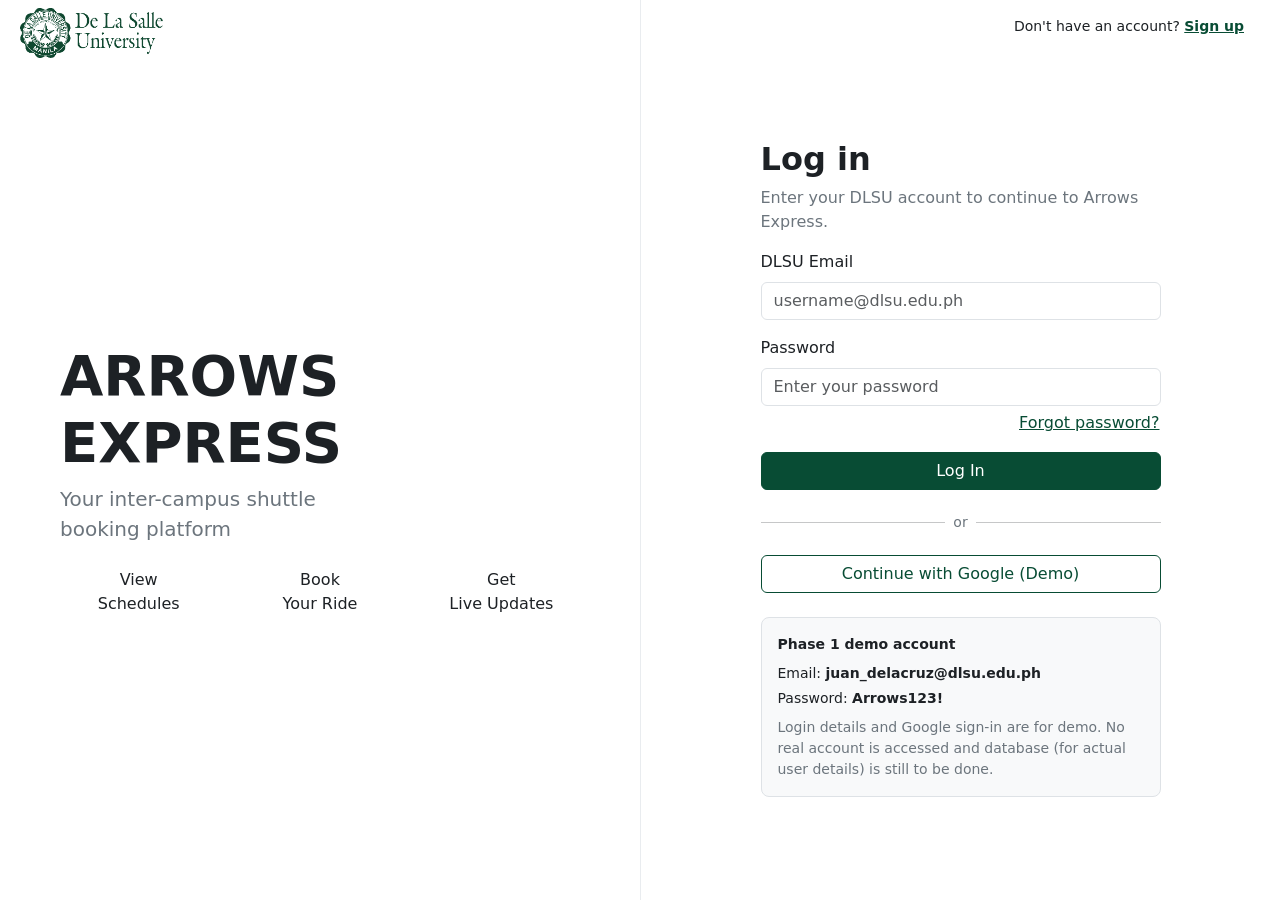
==== index.html @ 66ce3691 "Update login page and add signup and forgot password pages" ====
<!DOCTYPE html>
<html lang="en">
    <head>
        <meta charset="UTF-8">
        <meta name="viewport" content="width=device-width, initial-scale=1">

        <link rel="stylesheet" href="assets/css/bootstrap.min.css">
        <link rel="stylesheet" href="assets/css/styles.css">

        <title>Log In - Arrows Express Booking App</title>
    </head>

    <body class="login-body">
        <main class="container-fluid">
            <div class="row min-vh-100">
                <!-- LEFT SIDE: DESKTOP BRANDING -->
                <section class="col-lg-6 d-none d-lg-flex flex-column" aria-label="About Arrows Express">
                    <div class="pt-2 ps-2">
                        <img src="assets/images/logo.png" alt="De La Salle University" class="logo-slot">
                    </div>

                    <div class="my-auto px-5 py-4">
                        <h1 class="display-4 fw-bold">ARROWS<br>EXPRESS</h1>
                        <p class="lead text-secondary">Your inter-campus shuttle<br>booking platform</p>

                        <div class="row text-center mt-4">
                            <div class="col-4">View<br>Schedules</div>
                            <div class="col-4">Book<br>Your Ride</div>
                            <div class="col-4">Get<br>Live Updates</div>
                        </div>
                    </div>
                </section>

                <!-- RIGHT SIDE: LOGIN FORM -->
                <section class="col-12 col-lg-6 d-flex flex-column divider" aria-labelledby="login-heading">
                    <div class="d-flex justify-content-between align-items-center gap-3 pt-3 px-3 px-lg-4">
                        <img src="assets/images/logo.png" alt="De La Salle University" class="logo-slot d-lg-none">
                        <small class="ms-auto text-end">
                            Don't have an account?
                            <a href="signup.html" class="fw-semibold login-text-button">Sign up</a>
                        </small>
                    </div>

                    <div class="my-auto px-3 px-sm-4 px-lg-5 py-4">
                        <div class="mx-auto login-form-container">
                            <h2 id="login-heading" class="fw-bold">Log in</h2>
                            <p class="text-secondary">Enter your DLSU account to continue to Arrows Express.</p>

                            <!-- Inline feedback for validation and simulated actions. -->
                            <div id="login-message" class="alert d-none" role="status" aria-live="polite" aria-atomic="true"></div>

                            <noscript>
                                <div class="alert alert-warning">Enable JavaScript to use this Phase 1 demo.</div>
                            </noscript>

                            <form id="login-form" method="post" novalidate>
                                <div class="mb-3">
                                    <label for="email" class="form-label">DLSU Email</label>
                                    <input type="email" class="form-control" id="email" name="email"
                                           placeholder="username@dlsu.edu.ph" autocomplete="username"
                                           autocapitalize="none" spellcheck="false"
                                           aria-describedby="email-error" required>
                                    <div id="email-error" class="invalid-feedback"></div>
                                </div>

                                <div class="mb-1">
                                    <label for="password" class="form-label">Password</label>
                                    <input type="password" class="form-control" id="password" name="password"
                                           placeholder="Enter your password" autocomplete="current-password"
                                           aria-describedby="password-error" required>
                                    <div id="password-error" class="invalid-feedback"></div>
                                </div>

                                <div class="text-end mb-3">
                                    <button type="button" id="forgot-password-button" class="btn btn-link p-0 small login-text-button">Forgot password?</button>
                                </div>

                                <button type="submit" id="login-button" class="btn btn-success w-100">Log In</button>

                                <div class="d-flex align-items-center my-3">
                                    <hr class="flex-grow-1">
                                    <span class="mx-2 small text-secondary">or</span>
                                    <hr class="flex-grow-1">
                                </div>

                                <button type="button" id="google-login-button" class="btn btn-outline-success w-100">Continue with Google (Demo)</button>
                            </form>

                            <!-- These public credentials are only for the frontend demonstration. -->
                            <div class="bg-light border rounded-3 p-3 mt-4 small login-demo">
                                <p class="fw-semibold mb-2">Phase 1 demo account</p>
                                <p class="mb-1">Email: <span class="fw-semibold">juan_delacruz@dlsu.edu.ph</span></p>
                                <p class="mb-2">Password: <span class="fw-semibold">Arrows123!</span></p>
                                <p class="text-secondary mb-0">Login details and Google sign-in are for demo. No real account is accessed and database (for actual user details) is still to be done.</p>
                            </div>
                        </div>
                    </div>
                </section>
            </div>
        </main>

        <script src="assets/js/bootstrap.bundle.min.js"></script>
        <script src="assets/js/login.js"></script>
    </body>
</html>
---- assets/css/styles.css ----
/* ========================================================
   EXISTING CSS
   ======================================================== */
.logo-slot {
    max-height: 50px;
    object-fit: contain;
}

.divider {
    border-left: 1px solid #e9ecef;
}

@media (max-width: 991.98px) {
    .divider {
        border-left: none;
    }
}

/* ========================================================
   NEW CSS FOR FOR home.html
   ======================================================== */
:root {
    /* Main DLSU Color Palette*/
    --dlsu-green: #084c34;
    --dlsu-green-hover: #063927;
    --dlsu-light: #eef4f1;
    --dlsu-light-hover: #e3ede7;

    /* Text Colors */
    --text-main: #1d2125;
    --text-secondary: #5e6c79;
}

.dashboard-body {
    background-color: #ffffff;
    padding-bottom: 70px;
}

@media (min-width: 992px) {
    .dashboard-body,
    .dashboard-body html {
        padding-bottom: 0;
    }
}

/* Base Typography utilities */
.text-dlsu-green { color: var(--dlsu-green) !important; }
.bg-dlsu-green { background-color: var(--dlsu-green) !important; }
.bg-dlsu-light { background-color: var(--dlsu-light) !important; }

/* Dashboard Buttons */
.btn-dlsu-green {
    background-color: var(--dlsu-green);
    color: #ffffff;
    border: none;
    transition: background-color 0.2s ease;
}

.btn-dlsu-green:hover {
    background-color: var(--dlsu-green-hover);
    color: #ffffff;
}

/* Sidebar Specific */
.sidebar {
    width: 240px;
    background-color: #fafafa;
}

.nav-item-active {
    background-color: var(--dlsu-light);
    color: var(--dlsu-green);
}

.nav-item-default {
    color: var(--text-secondary);
    transition: all 0.2s ease;
}

.nav-item-default:hover {
    background-color: #f1f3f5;
    color: var(--dlsu-green);
}

/* Quick Action Cards */
.quick-action-card {
    background-color: var(--dlsu-light);
    border: 1px solid transparent;
    transition: all 0.2s ease;
}

.quick-action-card:hover {
    background-color: var(--dlsu-light-hover);
    transform: translateY(-2px);
    box-shadow: 0 .125rem .25rem rgba(0,0,0,.075);
}

.bg-success-subtle {
    background-color: #e4f2ea !important;
}
.text-success {
    color: #1b6d3d !important;
}
.border-success-subtle {
    border-color: #cde6d7 !important;
}

.pb-safe {
    padding-bottom: env(safe-area-inset-bottom);
}

/* ========================================================
   LOGIN PAGE
   ======================================================== */
.login-body {
    background-color: #ffffff;
    color: var(--text-main);
}

.login-form-container {
    width: 100%;
    max-width: 400px;
}

.login-text-button {
    font-size: inherit;
    vertical-align: baseline;
    color: var(--dlsu-green);
}

.login-text-button:hover {
    color: var(--dlsu-green-hover);
}

.login-body .btn-success {
    --bs-btn-bg: var(--dlsu-green);
    --bs-btn-border-color: var(--dlsu-green);
    --bs-btn-hover-bg: var(--dlsu-green-hover);
    --bs-btn-hover-border-color: var(--dlsu-green-hover);
    --bs-btn-active-bg: var(--dlsu-green-hover);
    --bs-btn-active-border-color: var(--dlsu-green-hover);
    --bs-btn-disabled-bg: var(--dlsu-green);
    --bs-btn-disabled-border-color: var(--dlsu-green);
}

.login-body .btn-outline-success {
    --bs-btn-color: var(--dlsu-green);
    --bs-btn-border-color: var(--dlsu-green);
    --bs-btn-hover-bg: var(--dlsu-green);
    --bs-btn-hover-border-color: var(--dlsu-green);
    --bs-btn-active-bg: var(--dlsu-green-hover);
    --bs-btn-active-border-color: var(--dlsu-green-hover);
    --bs-btn-disabled-color: var(--dlsu-green);
    --bs-btn-disabled-border-color: var(--dlsu-green);
}

.login-demo {
    overflow-wrap: anywhere;
}

@media (max-width: 575.98px) {
    .login-body .logo-slot {
        max-height: 38px;
        max-width: 110px;
    }
}

/* ========================================================
   SIGNUP PAGE
   Append this block to assets/css/styles.css.
   ======================================================== */
.signup-body {
    background-color: #ffffff;
    color: var(--text-main);
}

.signup-form-container {
    width: 100%;
    max-width: 560px;
}

.signup-link {
    color: var(--dlsu-green);
}

.signup-link:hover {
    color: var(--dlsu-green-hover);
}

.signup-body .btn-dlsu-green {
    --bs-btn-disabled-bg: var(--dlsu-green);
    --bs-btn-disabled-color: #ffffff;
    --bs-btn-disabled-border-color: var(--dlsu-green);
}

@media (max-width: 575.98px) {
    .signup-body .logo-slot {
        max-height: 38px;
        max-width: 110px;
    }
}
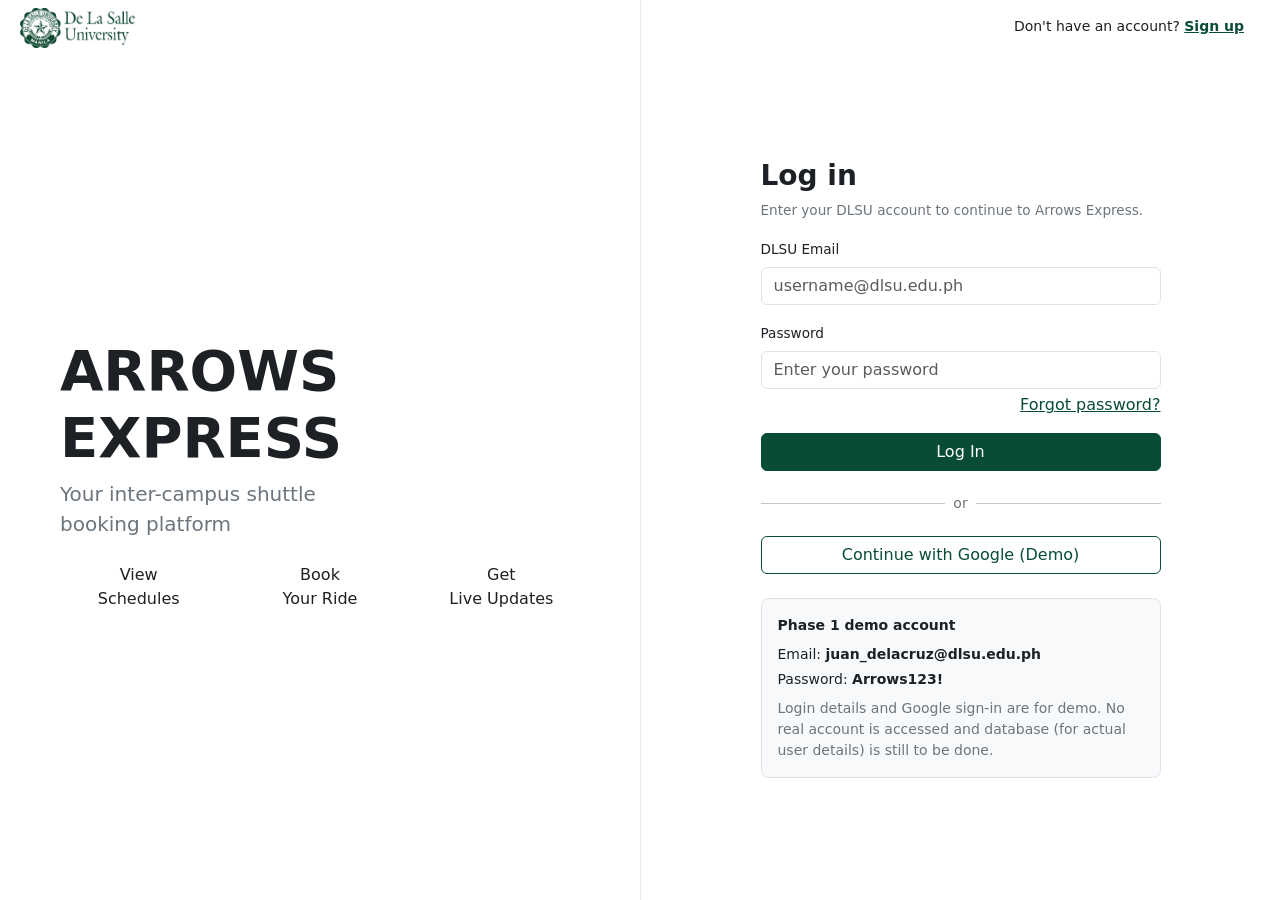
==== commit 27b6990d: "Added booking and profile page. Made existing pages consistent to each other. Linked buttons" ====
--- a/index.html
+++ b/index.html
@@ -72,7 +72,7 @@
                                 </div>
 
                                 <div class="text-end mb-3">
-                                    <button type="button" id="forgot-password-button" class="btn btn-link p-0 small login-text-button">Forgot password?</button>
+                                    <a href="forgot-password.html" class="small login-text-button">Forgot password?</a>
                                 </div>
 
                                 <button type="submit" id="login-button" class="btn btn-success w-100">Log In</button>
--- a/assets/css/styles.css
+++ b/assets/css/styles.css
@@ -198,4 +198,659 @@
         max-height: 38px;
         max-width: 110px;
     }
-}+}
+
+/* ========================================================
+   FORGOT PASSWORD PAGE
+   Append this block to assets/css/styles.css.
+   ======================================================== */
+.forgot-password-body {
+    background-color: #ffffff;
+    color: var(--text-main);
+}
+
+.forgot-password-form-container {
+    width: 100%;
+    max-width: 400px;
+}
+
+.forgot-password-link {
+    color: var(--dlsu-green);
+}
+
+.forgot-password-link:hover {
+    color: var(--dlsu-green-hover);
+}
+
+.forgot-password-body .btn-dlsu-green {
+    --bs-btn-disabled-bg: var(--dlsu-green);
+    --bs-btn-disabled-color: #ffffff;
+    --bs-btn-disabled-border-color: var(--dlsu-green);
+}
+
+@media (max-width: 575.98px) {
+    .forgot-password-body .logo-slot {
+        max-height: 38px;
+        max-width: 110px;
+    }
+}
+
+/* ========================================================
+   MY BOOKINGS PAGE
+   Booking layout aligned with the dashboard.
+   ======================================================== */
+@font-face {
+    font-family: "Bookings Inter";
+    src: url("../fonts/Inter/Inter-VariableFont_opsz,wght.ttf") format("truetype");
+    font-weight: 100 900;
+    font-style: normal;
+    font-display: swap;
+}
+
+.bookings-body {
+    padding-bottom: 0;
+    font-family: "Bookings Inter", Arial, sans-serif;
+    color: var(--dlsu-green);
+}
+
+.bookings-layout {
+    min-height: 100vh;
+    max-width: none;
+    width: 100%;
+    margin: 0;
+}
+
+.bookings-sidebar {
+    position: sticky;
+    top: 0;
+    height: 100vh;
+    flex-shrink: 0;
+    overflow-y: auto;
+    font-size: 0.9rem;
+}
+
+.bookings-sidebar [aria-disabled="true"],
+.bookings-mobile-item[aria-disabled="true"] {
+    opacity: 0.55;
+    pointer-events: none;
+}
+
+.bookings-sidebar nav {
+    margin-bottom: auto !important;
+}
+
+.bookings-main {
+    min-width: 0;
+}
+
+.bookings-body .bookings-main {
+    padding: 1.5rem !important;
+}
+
+.bookings-main header {
+    min-height: 36px;
+    border-bottom: none;
+    padding-bottom: 0;
+}
+
+.bookings-logo {
+    max-height: 40px;
+    max-width: 160px;
+}
+
+.bookings-tabs {
+    flex-wrap: nowrap;
+    gap: 0.25rem;
+    border-bottom: 1px solid #dce6e1;
+}
+
+.bookings-tabs .nav-link {
+    color: var(--text-secondary);
+    font-weight: 600;
+    border-radius: 0;
+    border-bottom: 2px solid transparent;
+}
+
+.bookings-tabs .nav-link.active {
+    color: var(--dlsu-green);
+    background-color: transparent;
+    border-bottom-color: var(--dlsu-green);
+}
+
+.booking-date-block {
+    min-width: 48px;
+}
+
+.booking-card-info {
+    min-width: 140px;
+    overflow-wrap: anywhere;
+}
+
+.booking-detail-list dd {
+    overflow-wrap: anywhere;
+    margin-bottom: 0.85rem;
+}
+
+#upcoming-list,
+#completed-list,
+#cancelled-list {
+    border: 1px solid #dfe8e3;
+    border-radius: 2rem;
+    overflow: hidden;
+    background-color: #fbfcfc;
+}
+
+.booking-record {
+    border-bottom: 1px solid #e2e9e6;
+    padding: 0.75rem 1.5rem !important;
+}
+
+.booking-record:last-child {
+    border-bottom: none;
+}
+
+.booking-record .booking-card-info p {
+    display: inline-block;
+    margin-right: 1rem;
+    font-size: 0.78rem;
+}
+
+.booking-date-block .small {
+    font-size: 0.65rem;
+    line-height: 1.25;
+}
+
+.booking-date-block .booking-day {
+    font-size: 1.25rem !important;
+    line-height: 1.4;
+}
+
+.booking-status {
+    min-width: 100px;
+    border-radius: 0.25rem !important;
+}
+
+.booking-status.bg-success-subtle {
+    background-color: #95d6ab !important;
+}
+
+.booking-user-avatar {
+    width: 26px;
+    height: 26px;
+    border-radius: 50%;
+    display: inline-flex;
+    align-items: center;
+    justify-content: center;
+    background-color: var(--dlsu-green);
+    color: #ffffff;
+    font-size: 0.8rem;
+}
+
+.bookings-body .btn-outline-success {
+    --bs-btn-color: var(--dlsu-green);
+    --bs-btn-border-color: var(--dlsu-green);
+    --bs-btn-hover-bg: var(--dlsu-green);
+    --bs-btn-hover-border-color: var(--dlsu-green);
+}
+
+.bookings-body .btn-dlsu-green {
+    --bs-btn-disabled-bg: var(--dlsu-green);
+    --bs-btn-disabled-color: #ffffff;
+    --bs-btn-disabled-border-color: var(--dlsu-green);
+}
+
+.direction-button {
+    flex: 1;
+    min-width: 0;
+    border: 1px solid var(--dlsu-green);
+    border-radius: 0.4rem;
+    padding: 0.8rem 0.5rem;
+    background: #fbfcfc;
+    color: var(--dlsu-green);
+    font-size: 0.8rem;
+    font-weight: 600;
+}
+
+.direction-button:hover,
+.direction-button.active {
+    background-color: var(--dlsu-light);
+}
+
+.direction-button:focus-visible {
+    outline: 3px solid #8dc7a7;
+    outline-offset: 2px;
+}
+
+#trip-date {
+    min-height: 48px;
+    color: var(--dlsu-green);
+    font-weight: 600;
+    background-color: #fbfcfc;
+}
+
+.available-trips-panel {
+    border: 1px solid #dfe8e3;
+    border-radius: 0 0 2rem 2rem;
+    overflow: hidden;
+    background-color: #fbfcfc;
+}
+
+.available-trips-table {
+    --bs-table-bg: transparent;
+    --bs-table-color: var(--dlsu-green);
+    font-size: 0.85rem;
+}
+
+.available-trips-table thead {
+    background-color: var(--dlsu-light);
+    font-size: 0.75rem;
+}
+
+.available-trips-table th,
+.available-trips-table td {
+    padding: 0.75rem 1rem;
+    border-bottom-color: #e2e9e6;
+}
+
+.available-trips-table tbody tr:last-child td {
+    border-bottom: none;
+}
+
+.trip-seat-progress {
+    height: 6px;
+    border-radius: 0;
+    min-width: 100px;
+}
+
+.trip-select-button {
+    min-width: 80px;
+}
+
+.trip-information-panel {
+    border-radius: 2rem;
+    padding: 1.5rem;
+    background-color: var(--dlsu-light);
+    color: var(--dlsu-green);
+}
+
+#book-a-trip,
+#my-bookings {
+    scroll-margin-top: 1rem;
+}
+
+/* Match the dashboard's horizontal padding on large screens. */
+@media (min-width: 1200px) {
+    .bookings-body .bookings-main {
+        padding-left: 3rem !important;
+        padding-right: 3rem !important;
+    }
+}
+
+.bookings-mobile-item {
+    flex: 1;
+    min-width: 0;
+    display: flex;
+    flex-direction: column;
+    align-items: center;
+    gap: 0.25rem;
+    padding: 0.25rem;
+    font-size: 0.65rem;
+    text-align: center;
+}
+
+/* Leave space for the fixed mobile navigation. */
+@media (max-width: 991.98px) {
+    .bookings-body .bookings-main {
+        padding-bottom: calc(110px + env(safe-area-inset-bottom)) !important;
+    }
+}
+
+@media (max-width: 575.98px) {
+    .bookings-tabs .nav-link {
+        flex: 1;
+        padding: 0.65rem 0.35rem;
+        font-size: 0.85rem;
+    }
+
+    .bookings-logo {
+        max-height: 30px;
+        max-width: 110px;
+    }
+
+    .available-trips-table thead {
+        display: none;
+    }
+
+    .available-trips-table tbody tr {
+        display: grid;
+        grid-template-columns: minmax(0, 1fr) minmax(0, 1fr);
+        border-bottom: 1px solid #e2e9e6;
+        padding: 0.5rem;
+    }
+
+    .available-trips-table td {
+        min-width: 0;
+        padding: 0.6rem;
+        border: none;
+        overflow-wrap: anywhere;
+    }
+
+    .available-trips-table td[data-label]::before {
+        content: attr(data-label);
+        display: block;
+        font-size: 0.65rem;
+        color: var(--text-secondary);
+        margin-bottom: 0.25rem;
+    }
+
+    .trip-action {
+        display: flex;
+        align-items: center;
+        justify-content: flex-end;
+    }
+}
+
+/* ========================================================
+   PROFILE PAGE
+   ======================================================== */
+.profile-body {
+    padding-bottom: 0;
+    color: var(--text-main);
+    overflow: hidden;
+}
+
+/* Match the dashboard frame; the main area handles scrolling. */
+.profile-layout {
+    width: 100%;
+    max-width: none;
+    height: 100vh;
+    height: 100dvh;
+    margin: 0;
+    overflow: hidden;
+}
+
+.profile-sidebar {
+    width: 240px;
+    flex: 0 0 240px;
+    height: 100%;
+    overflow-y: auto;
+    font-size: 0.9rem;
+}
+
+.profile-sidebar .nav-link {
+    font-size: 0.9rem;
+    font-weight: 600;
+}
+
+.profile-sidebar nav {
+    margin-bottom: auto !important;
+}
+
+.profile-sidebar [aria-disabled="true"],
+.profile-mobile-item[aria-disabled="true"] {
+    opacity: 0.55;
+    pointer-events: none;
+}
+
+.profile-body .profile-main {
+    min-width: 0;
+    min-height: 0;
+    position: relative;
+    overflow-y: auto;
+    padding: 1.5rem !important;
+}
+
+.profile-main header {
+    min-height: 36px;
+    padding-bottom: 0;
+    border-bottom: none;
+}
+
+.profile-logo {
+    max-height: 40px;
+    max-width: 160px;
+}
+
+.profile-account,
+.profile-summary {
+    overflow-wrap: anywhere;
+}
+
+.profile-account .small,
+.profile-main > p,
+.profile-main .form-label {
+    font-size: 0.85rem;
+}
+
+.profile-main #profile-details-heading {
+    font-size: 1rem !important;
+}
+
+.profile-header-avatar {
+    display: flex;
+    align-items: center;
+    justify-content: center;
+    flex-shrink: 0;
+    width: 26px;
+    height: 26px;
+    border-radius: 50%;
+    background-color: var(--dlsu-green);
+    color: #ffffff;
+    font-size: 0.8rem;
+}
+
+.profile-body .form-control,
+.profile-body .form-select {
+    min-height: 38px;
+    font-size: 0.85rem;
+}
+
+.profile-body .form-control[readonly],
+.profile-body .form-select:disabled {
+    background-color: #f8faf9;
+    color: var(--text-secondary);
+    opacity: 1;
+}
+
+.profile-mobile-item {
+    flex: 1;
+    min-width: 0;
+    display: flex;
+    flex-direction: column;
+    align-items: center;
+    gap: 0.25rem;
+    padding: 0.25rem;
+    font-size: 0.65rem;
+    text-align: center;
+}
+
+/* Match the dashboard's large-screen horizontal padding. */
+@media (min-width: 1200px) {
+    .profile-body .profile-main {
+        padding-left: 3rem !important;
+        padding-right: 3rem !important;
+    }
+}
+
+/* Leave room for the fixed mobile navigation. */
+@media (max-width: 991.98px) {
+    .profile-body .profile-main {
+        padding-bottom: calc(110px + env(safe-area-inset-bottom)) !important;
+    }
+
+    .profile-logo {
+        max-height: 30px;
+        max-width: 110px;
+    }
+}
+
+@media (max-width: 575.98px) {
+    .profile-body .form-control,
+    .profile-body .form-select {
+        font-size: 1rem;
+    }
+}
+
+/* ========================================================
+   SHARED PAGE LAYOUT
+   Append once at the bottom of assets/css/styles.css.
+   Dashboard dimensions are the reference for passenger pages.
+   ======================================================== */
+.dashboard-body {
+    padding-bottom: 0;
+    overflow: hidden;
+    font-family: var(--bs-body-font-family);
+}
+
+.dashboard-body > .container-fluid > .d-flex {
+    width: 100%;
+    max-width: none;
+    min-height: 0;
+    height: 100vh !important;
+    height: 100dvh !important;
+    margin: 0;
+    overflow: hidden;
+}
+
+.dashboard-body .sidebar {
+    position: static;
+    top: auto;
+    width: 240px;
+    flex: 0 0 240px;
+    height: 100%;
+    overflow-y: auto;
+    font-size: 0.9rem;
+}
+
+.dashboard-body .sidebar .nav-link {
+    font-size: 0.9rem;
+    font-weight: 600;
+}
+
+.dashboard-body .sidebar nav {
+    margin-bottom: auto !important;
+}
+
+.dashboard-body .sidebar [aria-disabled="true"],
+.dashboard-mobile-item[aria-disabled="true"] {
+    opacity: 0.55;
+    pointer-events: none;
+}
+
+.dashboard-body > .container-fluid > .d-flex > main {
+    position: relative;
+    min-width: 0;
+    min-height: 0;
+    overflow-y: auto;
+    padding: 1.5rem !important;
+}
+
+.dashboard-header {
+    min-height: 36px;
+    padding-bottom: 0;
+    border-bottom: none;
+}
+
+.dashboard-logo {
+    max-height: 30px;
+    max-width: 110px;
+}
+
+.dashboard-account {
+    min-width: 0;
+    max-width: 100%;
+    color: var(--text-main);
+    font-size: 0.85rem;
+    overflow-wrap: anywhere;
+}
+
+.dashboard-account:hover {
+    color: var(--dlsu-green);
+}
+
+.dashboard-user-avatar {
+    display: flex;
+    align-items: center;
+    justify-content: center;
+    flex-shrink: 0;
+    width: 26px;
+    height: 26px;
+    border-radius: 50%;
+    background-color: var(--dlsu-green);
+    color: #ffffff;
+    font-size: 0.8rem;
+}
+
+.dashboard-body main > p,
+.dashboard-body main .form-label,
+.login-body .form-label,
+.signup-body .form-label,
+.forgot-password-body .form-label {
+    font-size: 0.85rem;
+}
+
+.dashboard-body .form-control,
+.dashboard-body .form-select {
+    min-height: 38px;
+    font-size: 1rem;
+}
+
+.dashboard-mobile-item {
+    flex: 1;
+    min-width: 0;
+    display: flex;
+    flex-direction: column;
+    align-items: center;
+    gap: 0.25rem;
+    padding: 0.25rem;
+    font-size: 0.65rem;
+    text-align: center;
+}
+
+.dashboard-mobile-item > span {
+    white-space: nowrap;
+}
+
+/* Shared branding and heading sizes for the existing account pages. */
+.logo-slot {
+    max-height: 40px;
+    max-width: 160px;
+}
+
+.login-form-container > h2,
+.signup-form-container > h2,
+.forgot-password-form-container > h2 {
+    font-size: calc(1.3rem + 0.6vw);
+}
+
+.login-form-container > p,
+.signup-form-container > p,
+.forgot-password-form-container > p {
+    font-size: 0.85rem;
+}
+
+@media (min-width: 1200px) {
+    .dashboard-body > .container-fluid > .d-flex > main {
+        padding-left: 3rem !important;
+        padding-right: 3rem !important;
+    }
+
+    .login-form-container > h2,
+    .signup-form-container > h2,
+    .forgot-password-form-container > h2 {
+        font-size: 1.75rem;
+    }
+}
+
+@media (max-width: 991.98px) {
+    .dashboard-body > .container-fluid > .d-flex > main {
+        padding-bottom: calc(110px + env(safe-area-inset-bottom)) !important;
+    }
+
+    .login-body .logo-slot,
+    .signup-body .logo-slot,
+    .forgot-password-body .logo-slot {
+        max-height: 30px;
+        max-width: 110px;
+    }
+}
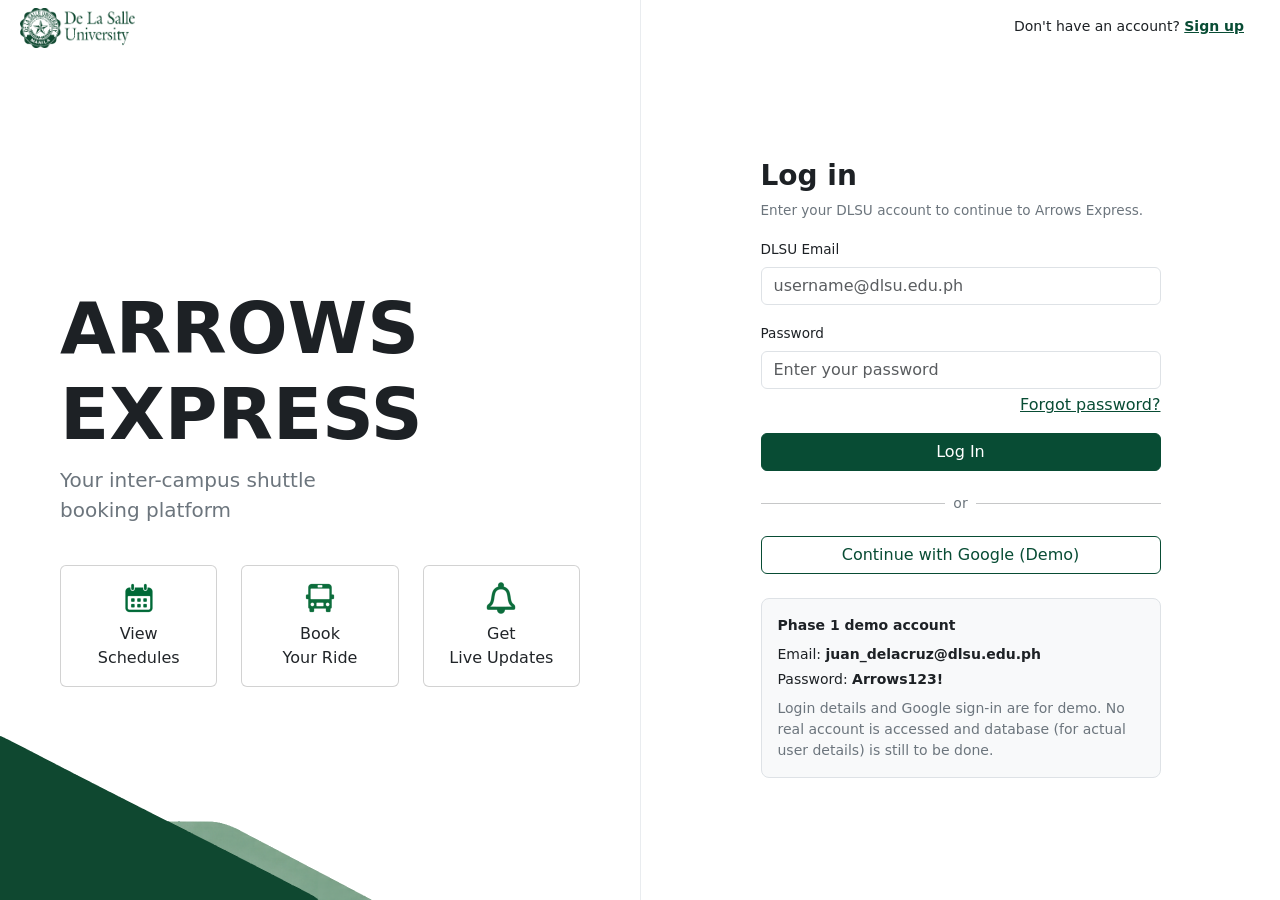
==== commit a4f6314d: "adjusted left side of signup/login screens" ====
--- a/index.html
+++ b/index.html
@@ -20,13 +20,36 @@
                     </div>
 
                     <div class="my-auto px-5 py-4">
-                        <h1 class="display-4 fw-bold">ARROWS<br>EXPRESS</h1>
-                        <p class="lead text-secondary">Your inter-campus shuttle<br>booking platform</p>
+                        <div class="row mt-4">
+                            <h1 class="display-2 fw-bold">ARROWS<br>EXPRESS</h1>
+                            <p class="lead text-secondary">Your inter-campus shuttle<br>booking platform</p>
+                        </div>
 
                         <div class="row text-center mt-4">
-                            <div class="col-4">View<br>Schedules</div>
-                            <div class="col-4">Book<br>Your Ride</div>
-                            <div class="col-4">Get<br>Live Updates</div>
+                            <div class="col-4">
+                                <div class="card h-100">
+                                    <div class="card-body">
+                                        <img src="assets/images/calendar.png" alt="" width="32" class="d-block mx-auto mb-2">
+                                        View<br>Schedules
+                                    </div>
+                                </div>
+                            </div>
+                            <div class="col-4">
+                                <div class="card h-100">
+                                    <div class="card-body">
+                                        <img src="assets/images/bus.png" alt="" width="32" class="d-block mx-auto mb-2">
+                                        Book<br>Your Ride
+                                    </div>
+                                </div>
+                            </div>
+                            <div class="col-4">
+                                <div class="card h-100">
+                                    <div class="card-body">
+                                        <img src="assets/images/bell.png" alt="" width="32" class="d-block mx-auto mb-2">
+                                        Get<br>Live Updates
+                                    </div>
+                                </div>
+                            </div>
                         </div>
                     </div>
                 </section>
--- a/assets/css/styles.css
+++ b/assets/css/styles.css
@@ -115,6 +115,10 @@
 .login-body {
     background-color: #ffffff;
     color: var(--text-main);
+    background-image: url(../images/bg.png);
+    background-repeat: no-repeat;
+    background-position: left bottom;
+    background-size: auto 60%;
 }
 
 .login-form-container {
@@ -172,6 +176,10 @@
 .signup-body {
     background-color: #ffffff;
     color: var(--text-main);
+    background-image: url(../images/bg.png);
+    background-repeat: no-repeat;
+    background-position: left bottom;
+    background-size: auto 60%;
 }
 
 .signup-form-container {
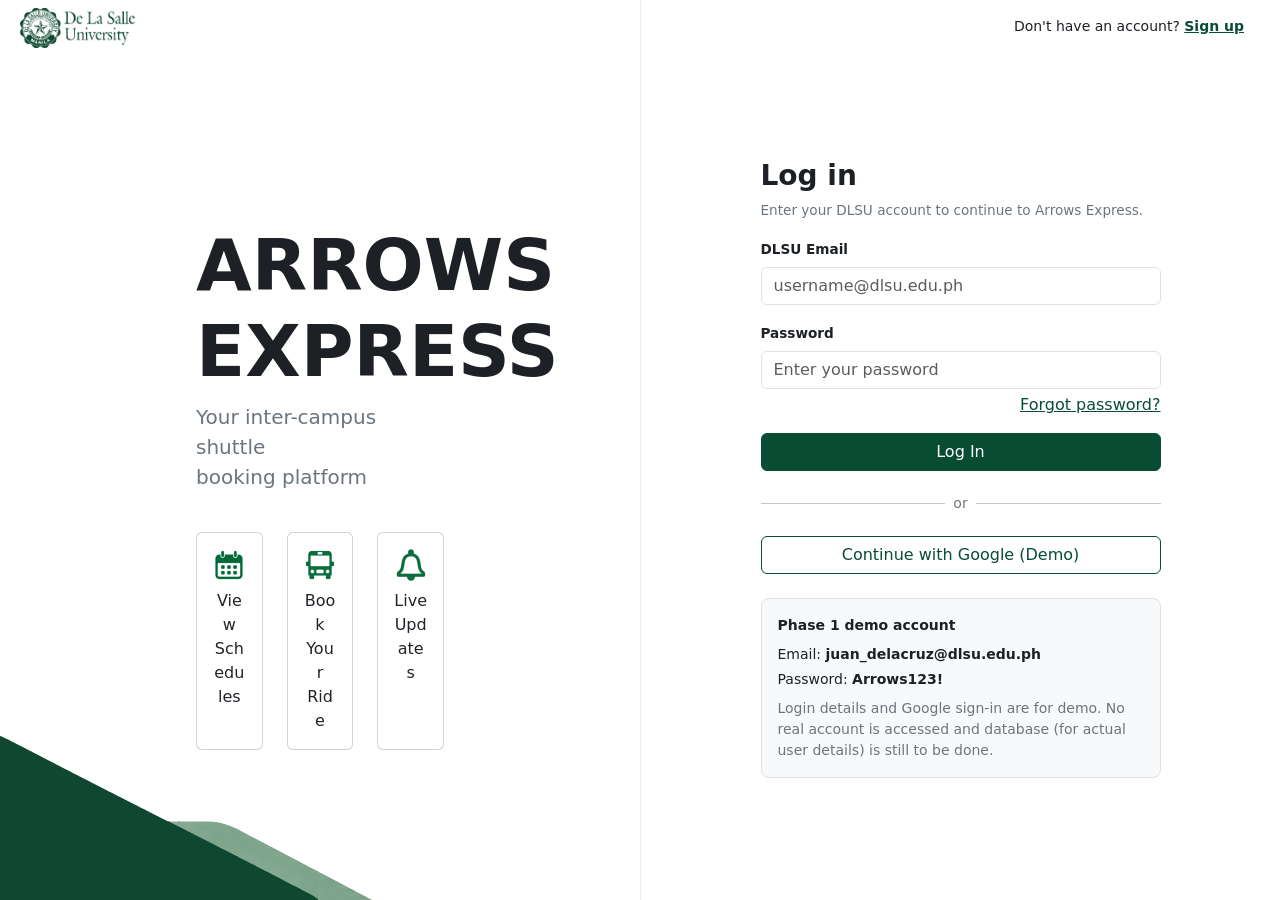
==== commit 6963c85a: "index & signup updated" ====
--- a/index.html
+++ b/index.html
@@ -21,12 +21,17 @@
 
                     <div class="my-auto px-5 py-4">
                         <div class="row mt-4">
-                            <h1 class="display-2 fw-bold">ARROWS<br>EXPRESS</h1>
-                            <p class="lead text-secondary">Your inter-campus shuttle<br>booking platform</p>
+                            <div class="col-3"> <!-- spacer column --> </div>
+                            <div class="col-6">
+                                <h1 class="display-2 fw-bold">ARROWS<br>EXPRESS</h1>
+                                <p class="lead text-secondary fw-medium">Your inter-campus shuttle<br>booking platform</p>
+                            </div>
+                            <div class="col-3"> <!-- spacer column --> </div>
                         </div>
 
                         <div class="row text-center mt-4">
-                            <div class="col-4">
+                            <div class="col-3"> <!-- spacer column --> </div>
+                            <div class="col-2">
                                 <div class="card h-100">
                                     <div class="card-body">
                                         <img src="assets/images/calendar.png" alt="" width="32" class="d-block mx-auto mb-2">
@@ -34,7 +39,7 @@
                                     </div>
                                 </div>
                             </div>
-                            <div class="col-4">
+                            <div class="col-2">
                                 <div class="card h-100">
                                     <div class="card-body">
                                         <img src="assets/images/bus.png" alt="" width="32" class="d-block mx-auto mb-2">
@@ -42,14 +47,15 @@
                                     </div>
                                 </div>
                             </div>
-                            <div class="col-4">
+                            <div class="col-2">
                                 <div class="card h-100">
                                     <div class="card-body">
                                         <img src="assets/images/bell.png" alt="" width="32" class="d-block mx-auto mb-2">
-                                        Get<br>Live Updates
+                                        Live<br> Updates
                                     </div>
                                 </div>
                             </div>
+                            <div class="col-3"> <!-- spacer column --> </div>
                         </div>
                     </div>
                 </section>
@@ -67,7 +73,7 @@
                     <div class="my-auto px-3 px-sm-4 px-lg-5 py-4">
                         <div class="mx-auto login-form-container">
                             <h2 id="login-heading" class="fw-bold">Log in</h2>
-                            <p class="text-secondary">Enter your DLSU account to continue to Arrows Express.</p>
+                            <p class="text-secondary fw-medium">Enter your DLSU account to continue to Arrows Express.</p>
 
                             <!-- Inline feedback for validation and simulated actions. -->
                             <div id="login-message" class="alert d-none" role="status" aria-live="polite" aria-atomic="true"></div>
@@ -78,7 +84,7 @@
 
                             <form id="login-form" method="post" novalidate>
                                 <div class="mb-3">
-                                    <label for="email" class="form-label">DLSU Email</label>
+                                    <label for="email" class="form-label fw-bold">DLSU Email</label>
                                     <input type="email" class="form-control" id="email" name="email"
                                            placeholder="username@dlsu.edu.ph" autocomplete="username"
                                            autocapitalize="none" spellcheck="false"
@@ -87,7 +93,7 @@
                                 </div>
 
                                 <div class="mb-1">
-                                    <label for="password" class="form-label">Password</label>
+                                    <label for="password" class="form-label fw-bold">Password</label>
                                     <input type="password" class="form-control" id="password" name="password"
                                            placeholder="Enter your password" autocomplete="current-password"
                                            aria-describedby="password-error" required>
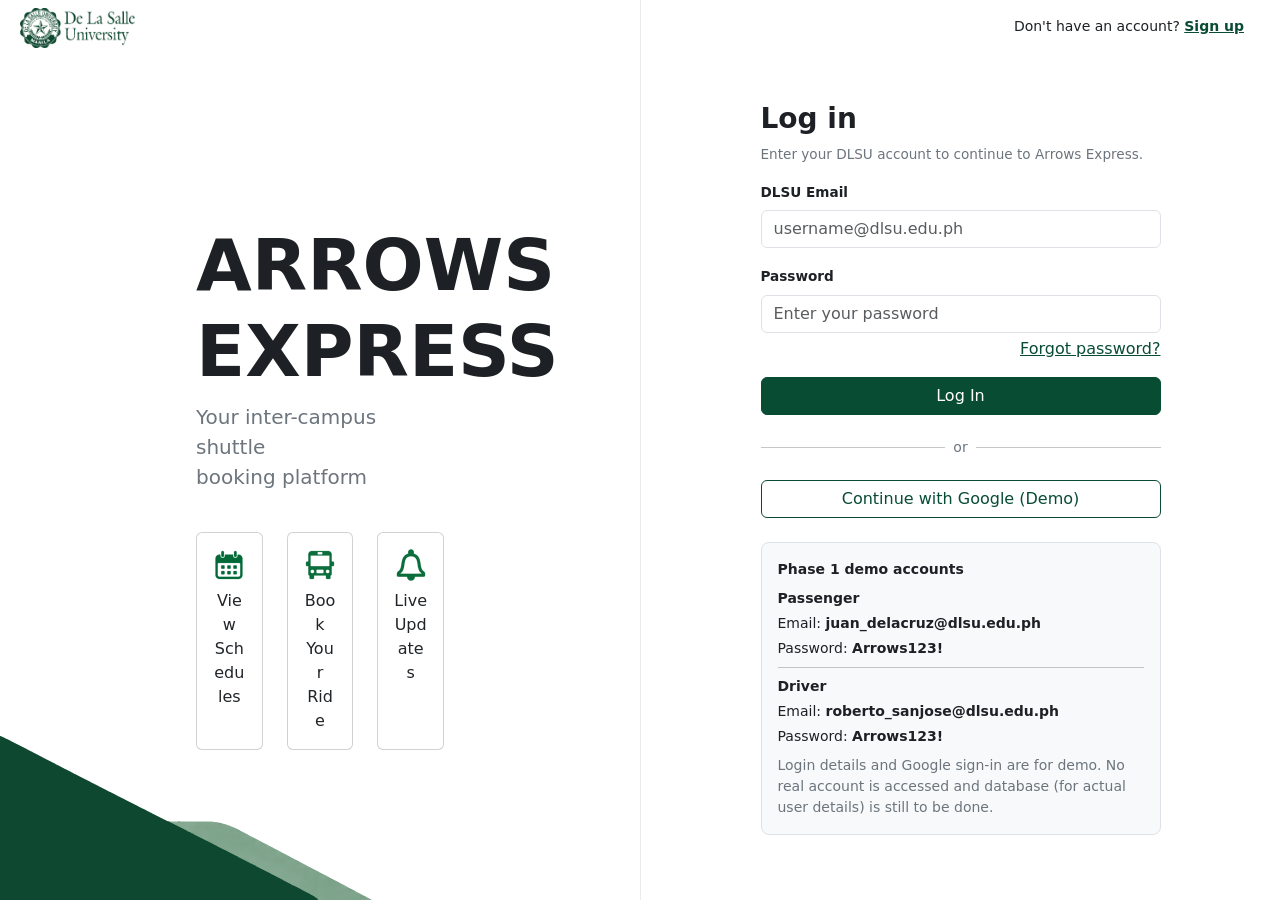
==== commit 552f2d69: "Centralize mock data, done notification and sync passenger pages" ====
--- a/index.html
+++ b/index.html
@@ -117,10 +117,30 @@
 
                             <!-- These public credentials are only for the frontend demonstration. -->
                             <div class="bg-light border rounded-3 p-3 mt-4 small login-demo">
-                                <p class="fw-semibold mb-2">Phase 1 demo account</p>
-                                <p class="mb-1">Email: <span class="fw-semibold">juan_delacruz@dlsu.edu.ph</span></p>
-                                <p class="mb-2">Password: <span class="fw-semibold">Arrows123!</span></p>
-                                <p class="text-secondary mb-0">Login details and Google sign-in are for demo. No real account is accessed and database (for actual user details) is still to be done.</p>
+                                <p class="fw-semibold mb-2">Phase 1 demo accounts</p>
+
+                                <p class="fw-semibold mb-1">Passenger</p>
+                                <p class="mb-1">
+                                    Email: <span class="fw-semibold">juan_delacruz@dlsu.edu.ph</span>
+                                </p>
+                                <p class="mb-2">
+                                    Password: <span class="fw-semibold">Arrows123!</span>
+                                </p>
+
+                                <hr class="my-2">
+
+                                <p class="fw-semibold mb-1">Driver</p>
+                                <p class="mb-1">
+                                    Email: <span class="fw-semibold">roberto_sanjose@dlsu.edu.ph</span>
+                                </p>
+                                <p class="mb-2">
+                                    Password: <span class="fw-semibold">Arrows123!</span>
+                                </p>
+
+                                <p class="text-secondary mb-0">
+                                    Login details and Google sign-in are for demo. No real account is
+                                    accessed and database (for actual user details) is still to be done.
+                                </p>
                             </div>
                         </div>
                     </div>
--- a/assets/css/styles.css
+++ b/assets/css/styles.css
@@ -171,7 +171,6 @@
 
 /* ========================================================
    SIGNUP PAGE
-   Append this block to assets/css/styles.css.
    ======================================================== */
 .signup-body {
     background-color: #ffffff;
@@ -210,7 +209,6 @@
 
 /* ========================================================
    FORGOT PASSWORD PAGE
-   Append this block to assets/css/styles.css.
    ======================================================== */
 .forgot-password-body {
     background-color: #ffffff;
@@ -245,7 +243,6 @@
 
 /* ========================================================
    MY BOOKINGS PAGE
-   Booking layout aligned with the dashboard.
    ======================================================== */
 @font-face {
     font-family: "Bookings Inter";
@@ -429,7 +426,7 @@
     outline-offset: 2px;
 }
 
-#trip-date {
+#trip-date, #timeslot-filter {
     min-height: 48px;
     color: var(--dlsu-green);
     font-weight: 600;
@@ -701,8 +698,6 @@
 
 /* ========================================================
    SHARED PAGE LAYOUT
-   Append once at the bottom of assets/css/styles.css.
-   Dashboard dimensions are the reference for passenger pages.
    ======================================================== */
 .dashboard-body {
     padding-bottom: 0;
@@ -862,3 +857,95 @@
         max-width: 110px;
     }
 }
+
+/* ========================================================
+   PASSENGER NOTIFICATIONS
+   ======================================================== */
+
+.notification-header-actions {
+    max-width: 100%;
+}
+
+.notification-bell {
+    position: relative;
+    display: inline-flex;
+    align-items: center;
+    justify-content: center;
+    flex-shrink: 0;
+    width: 36px;
+    height: 36px;
+    color: var(--dlsu-green);
+}
+
+.notification-count {
+    position: absolute;
+    top: -4px;
+    right: -4px;
+    min-width: 18px;
+    font-size: 0.6rem;
+}
+
+.notification-icon {
+    display: flex;
+    align-items: center;
+    justify-content: center;
+    flex-shrink: 0;
+    width: 38px;
+    height: 38px;
+}
+
+.notification-copy {
+    min-width: 0;
+    overflow-wrap: anywhere;
+}
+
+.notification-reminder-title {
+    font-size: 0.9rem;
+}
+
+.notification-reminder-text {
+    font-size: 0.75rem;
+}
+
+.notification-record {
+    border-left: 4px solid transparent !important;
+}
+
+.notification-record.is-unread {
+    border-left-color: var(--dlsu-green) !important;
+    background-color: var(--dlsu-light);
+}
+
+.notification-record dd {
+    overflow-wrap: anywhere;
+}
+
+.notification-actions .btn {
+    white-space: normal;
+}
+
+@media (max-width: 575.98px) {
+    .notification-actions .btn {
+        width: 100%;
+    }
+}
+
+/* ========================================================
+   DRIVER DASHBOARD
+   ======================================================== */
+.driver-detail-list dd {
+    overflow-wrap: anywhere;
+    margin-bottom: 1rem;
+}
+
+#driver-details,
+#assigned-vehicle,
+#driver-status {
+    scroll-margin-top: 1rem;
+}
+
+.driver-body .btn-dlsu-green {
+    --bs-btn-disabled-bg: var(--dlsu-green);
+    --bs-btn-disabled-color: #ffffff;
+    --bs-btn-disabled-border-color: var(--dlsu-green);
+}
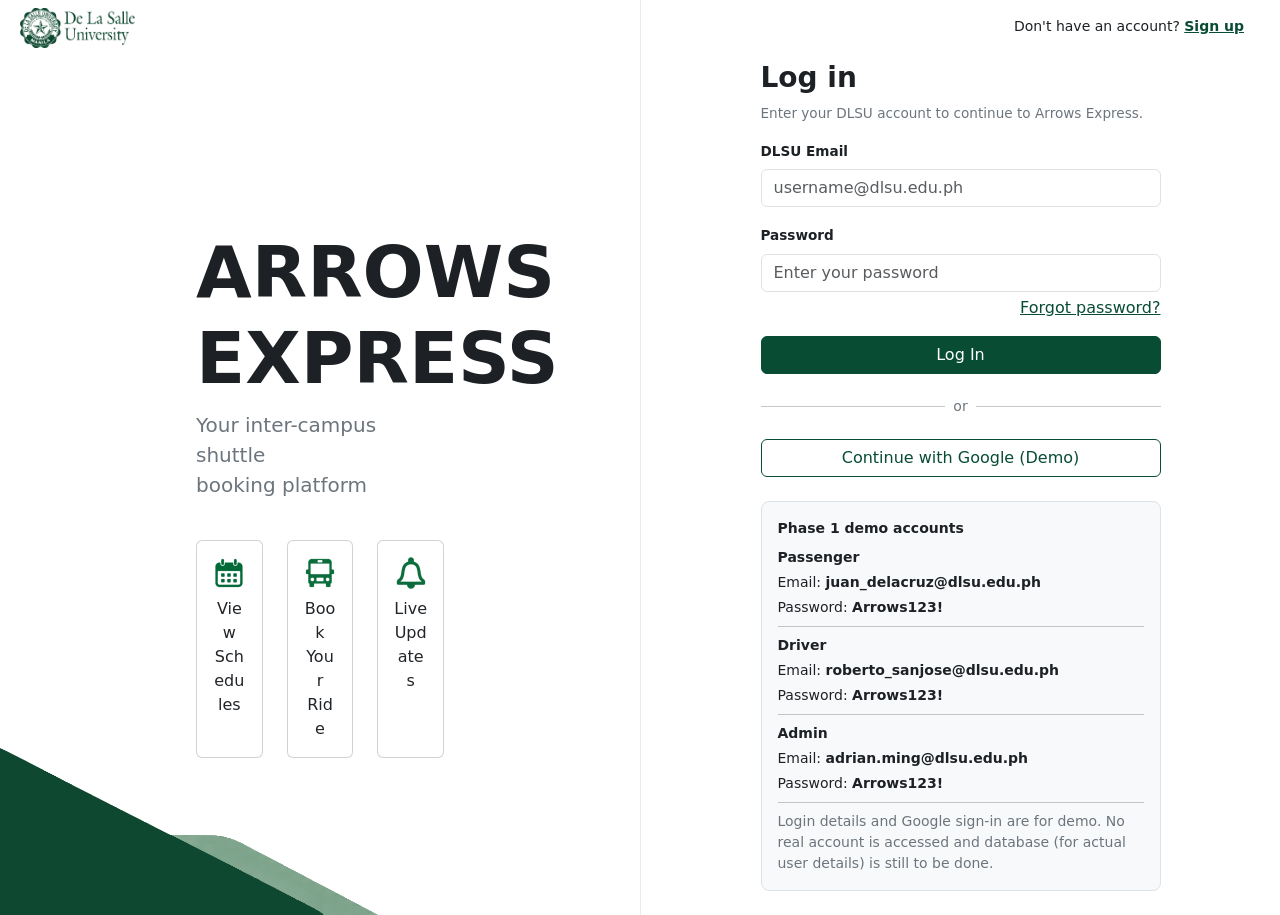
==== commit 6debb3d6: "Added admin demo account" ====
--- a/index.html
+++ b/index.html
@@ -137,6 +137,18 @@
                                     Password: <span class="fw-semibold">Arrows123!</span>
                                 </p>
 
+                                <hr class="my-2">
+
+                                <p class="fw-semibold mb-1">Admin</p>
+                                <p class="mb-1">
+                                    Email: <span class="fw-semibold">adrian.ming@dlsu.edu.ph</span>
+                                </p>
+                                <p class="mb-2">
+                                    Password: <span class="fw-semibold">Arrows123!</span>
+                                </p>
+
+                                <hr class="my-2">
+
                                 <p class="text-secondary mb-0">
                                     Login details and Google sign-in are for demo. No real account is
                                     accessed and database (for actual user details) is still to be done.
@@ -150,5 +162,6 @@
 
         <script src="assets/js/bootstrap.bundle.min.js"></script>
         <script src="assets/js/login.js"></script>
+        <script src="assets/js/theme-toggle.js"></script>
     </body>
 </html>
--- a/assets/css/styles.css
+++ b/assets/css/styles.css
@@ -29,10 +29,25 @@
     /* Text Colors */
     --text-main: #1d2125;
     --text-secondary: #5e6c79;
+
+   /* Background Colors */
+    --bg-main: rgb(255, 255, 255);
+    --bg-secondary: rgb(238, 244, 241);
+    --bg-hover: #e3ede7;
+
+    --school-logo: url(../images/logo.png);
+}
+
+html, body{
+    background-color: var(--bg-main);
+}
+
+.dark-mode {
+    filter: invert(0.92) hue-rotate(160deg);
 }
 
 .dashboard-body {
-    background-color: #ffffff;
+    background-color: var(--bg-main);
     padding-bottom: 70px;
 }
 
@@ -64,7 +79,7 @@
 /* Sidebar Specific */
 .sidebar {
     width: 240px;
-    background-color: #fafafa;
+    background-color: var(--bg-secondary);
 }
 
 .nav-item-active {
@@ -72,7 +87,7 @@
     color: var(--dlsu-green);
 }
 
-.nav-item-default {
+.nav-item-default{
     color: var(--text-secondary);
     transition: all 0.2s ease;
 }
@@ -113,7 +128,7 @@
    LOGIN PAGE
    ======================================================== */
 .login-body {
-    background-color: #ffffff;
+    background-color: var(--bg-main);
     color: var(--text-main);
     background-image: url(../images/bg.png);
     background-repeat: no-repeat;
@@ -173,7 +188,7 @@
    SIGNUP PAGE
    ======================================================== */
 .signup-body {
-    background-color: #ffffff;
+    background-color: var(--bg-main);
     color: var(--text-main);
     background-image: url(../images/bg.png);
     background-repeat: no-repeat;
@@ -211,7 +226,7 @@
    FORGOT PASSWORD PAGE
    ======================================================== */
 .forgot-password-body {
-    background-color: #ffffff;
+    background-color: var(--bg-main);
     color: var(--text-main);
 }
 
@@ -488,6 +503,7 @@
     .bookings-body .bookings-main {
         padding-left: 3rem !important;
         padding-right: 3rem !important;
+        background-color: var(--bg-main);
     }
 }
 
@@ -765,6 +781,7 @@
     color: var(--text-main);
     font-size: 0.85rem;
     overflow-wrap: anywhere;
+    background-color: var(--bg-secondary);
 }
 
 .dashboard-account:hover {
@@ -808,6 +825,13 @@
     padding: 0.25rem;
     font-size: 0.65rem;
     text-align: center;
+    
+    border: none;
+    background: transparent;
+    color: inherit;
+    font-family: inherit;
+    line-height: inherit;
+    cursor: pointer;
 }
 
 .dashboard-mobile-item > span {
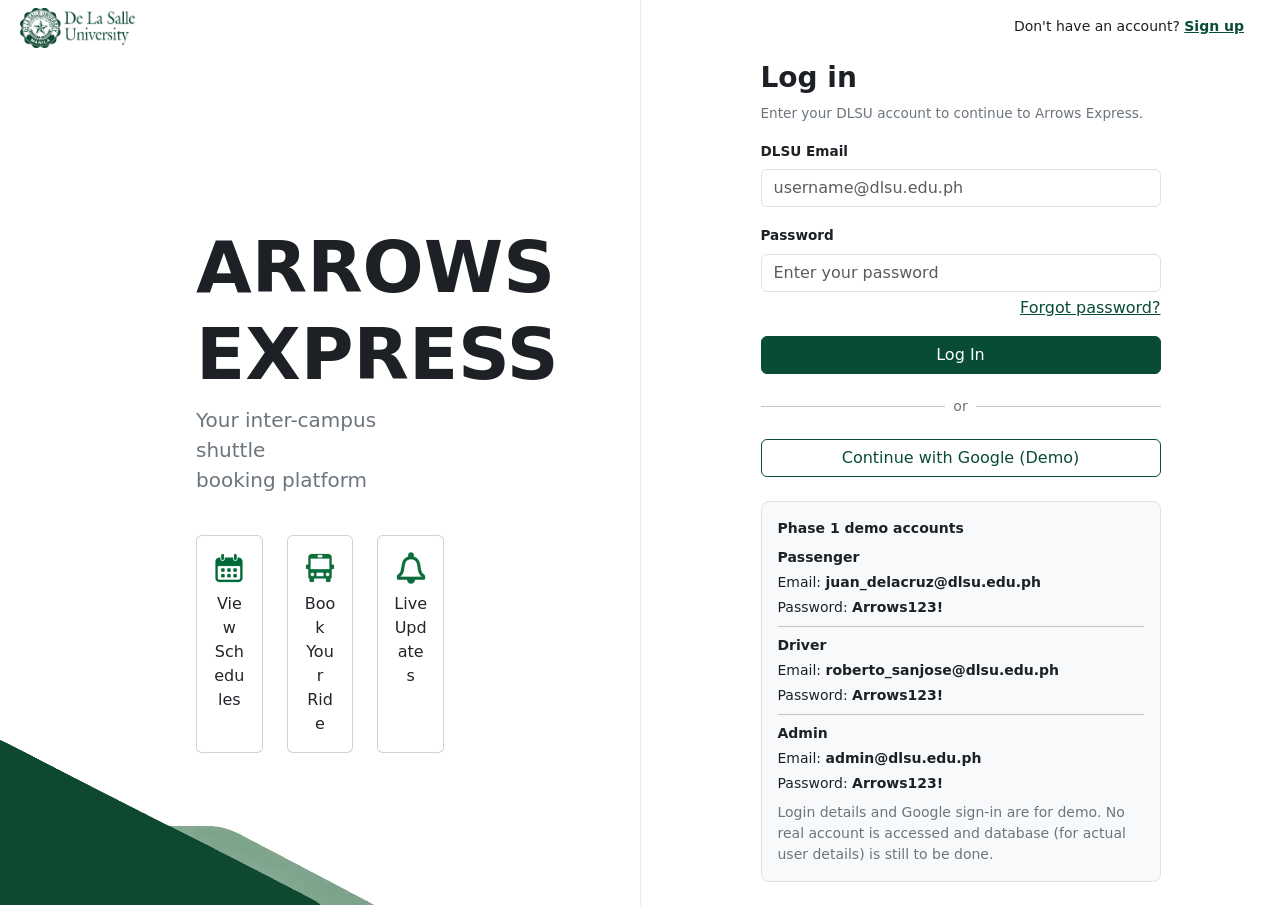
==== commit 4da55636: "Update booking workflow, fixed bugs (frozen screen booking), improved admin, and commenting/document" ====
--- a/index.html
+++ b/index.html
@@ -11,6 +11,7 @@
     </head>
 
     <body class="login-body">
+        <!-- MAIN CONTENT -->
         <main class="container-fluid">
             <div class="row min-vh-100">
                 <!-- LEFT SIDE: DESKTOP BRANDING -->
@@ -121,33 +122,26 @@
 
                                 <p class="fw-semibold mb-1">Passenger</p>
                                 <p class="mb-1">
-                                    Email: <span class="fw-semibold">juan_delacruz@dlsu.edu.ph</span>
+                                    Email: <span id="demo-passenger-email" class="fw-semibold">juan_delacruz@dlsu.edu.ph</span>
                                 </p>
                                 <p class="mb-2">
-                                    Password: <span class="fw-semibold">Arrows123!</span>
+                                    Password: <span id="demo-passenger-password" class="fw-semibold">Arrows123!</span>
                                 </p>
 
                                 <hr class="my-2">
 
                                 <p class="fw-semibold mb-1">Driver</p>
                                 <p class="mb-1">
-                                    Email: <span class="fw-semibold">roberto_sanjose@dlsu.edu.ph</span>
+                                    Email: <span id="demo-driver-email" class="fw-semibold">roberto_sanjose@dlsu.edu.ph</span>
                                 </p>
                                 <p class="mb-2">
-                                    Password: <span class="fw-semibold">Arrows123!</span>
+                                    Password: <span id="demo-driver-password" class="fw-semibold">Arrows123!</span>
                                 </p>
 
                                 <hr class="my-2">
-
                                 <p class="fw-semibold mb-1">Admin</p>
-                                <p class="mb-1">
-                                    Email: <span class="fw-semibold">adrian.ming@dlsu.edu.ph</span>
-                                </p>
-                                <p class="mb-2">
-                                    Password: <span class="fw-semibold">Arrows123!</span>
-                                </p>
-
-                                <hr class="my-2">
+                                <p class="mb-1">Email: <span id="demo-admin-email" class="fw-semibold">Loading...</span></p>
+                                <p class="mb-2">Password: <span id="demo-admin-password" class="fw-semibold">Loading...</span></p>
 
                                 <p class="text-secondary mb-0">
                                     Login details and Google sign-in are for demo. No real account is
@@ -160,6 +154,7 @@
             </div>
         </main>
 
+        <!-- LOCAL SCRIPTS -->
         <script src="assets/js/bootstrap.bundle.min.js"></script>
         <script src="assets/js/login.js"></script>
         <script src="assets/js/theme-toggle.js"></script>
--- a/assets/css/styles.css
+++ b/assets/css/styles.css
@@ -972,4 +972,65 @@
     --bs-btn-disabled-bg: var(--dlsu-green);
     --bs-btn-disabled-color: #ffffff;
     --bs-btn-disabled-border-color: var(--dlsu-green);
-}+}
+
+/* ========================================================
+   ADMIN DASHBOARD
+   ======================================================== */
+.admin-body main {
+    overflow-wrap: anywhere;
+}
+.admin-body .admin-table-wrapper {
+    min-width: 0;
+    overflow-x: auto;
+}
+.admin-body .admin-table {
+    font-size: 0.85rem;
+}
+.admin-body .admin-table th {
+    color: var(--dlsu-green);
+    background-color: var(--dlsu-light);
+}
+.admin-body .admin-table th,
+.admin-body .admin-table td {
+    padding: 0.85rem;
+    vertical-align: middle;
+}
+.admin-body .admin-actions {
+    display: flex;
+    flex-wrap: wrap;
+    gap: 0.4rem;
+}
+.admin-body .admin-actions .btn {
+    font-size: 0.75rem;
+}
+.admin-body .form-control,
+.admin-body .form-select {
+    min-width: 0;
+}
+@media (max-width: 767.98px) {
+    .admin-body .admin-table thead {
+        display: none;
+    }
+    .admin-body .admin-table tbody tr {
+        display: grid;
+        grid-template-columns: minmax(0, 1fr);
+        border-bottom: 1px solid #dfe8e3;
+    }
+    .admin-body .admin-table td {
+        display: block;
+        border: 0;
+        padding: 0.5rem 0;
+        overflow-wrap: anywhere;
+    }
+    .admin-body .admin-table td[data-label]::before {
+        content: attr(data-label);
+        display: block;
+        color: var(--text-secondary);
+        font-size: 0.7rem;
+        margin-bottom: 0.2rem;
+    }
+    .admin-body .admin-table tbody tr {
+        padding: 0.75rem 0;
+    }
+}
